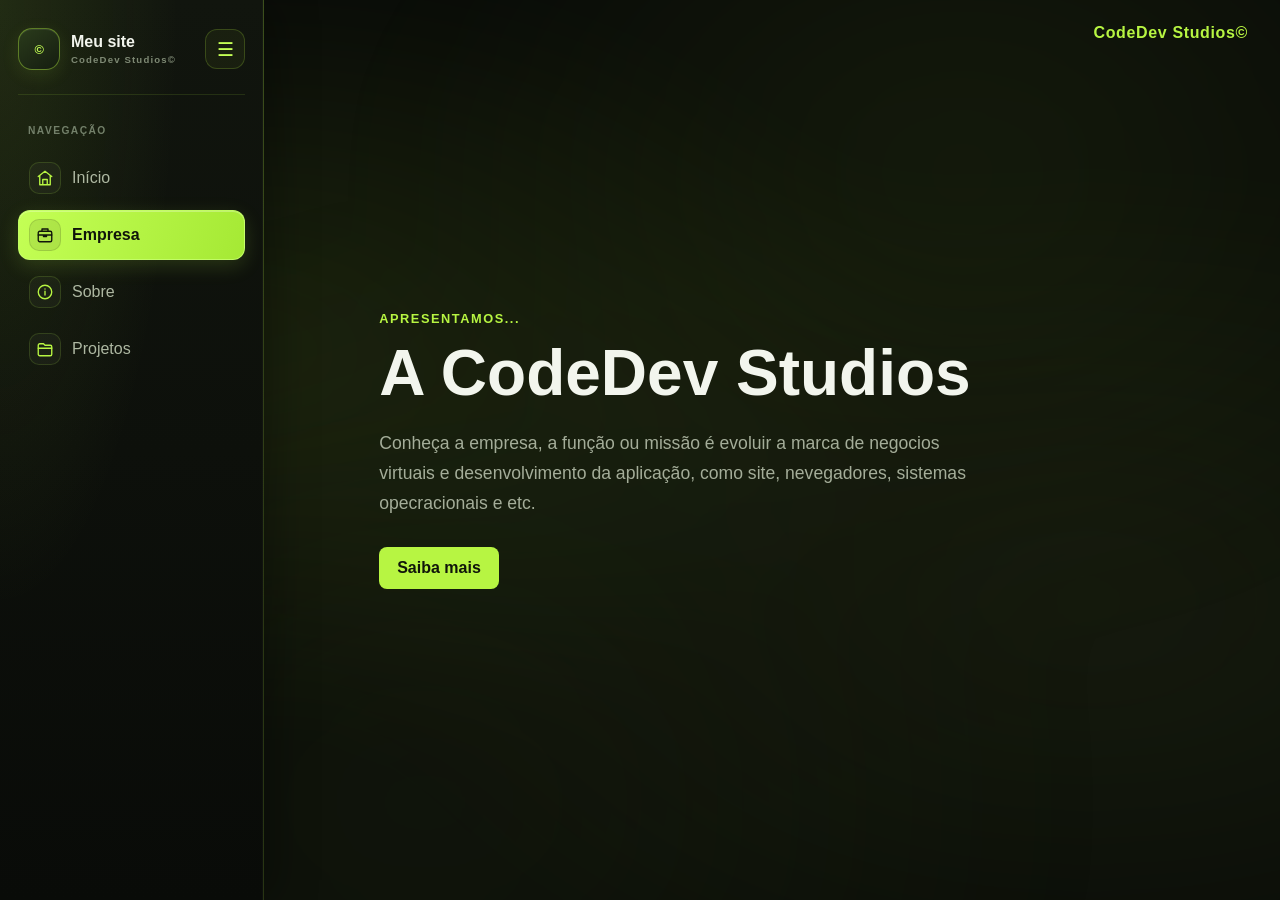
==== empresa.html @ 6f385f16 "Primeiro commit" ====
<!DOCTYPE html>
<html lang="pt-BR">
<head>
    <meta charset="UTF-8">
    <meta name="viewport" content="width=device-width, initial-scale=1.0">
    <meta name="description" content="Informações sobre a empresa">
    <link rel="stylesheet" href="style.css">
    <script src="script.js" defer></script>
    <title>Empresa</title>
</head>
<body>
    <div class="studio-name">CodeDev Studios&copy;</div>
    <div class="layout">
        <aside class="sidebar">
            <div class="sidebar-header">
                <a class="brand" href="index.html">
                    <span class="brand-mark" aria-hidden="true">&copy;</span>
                    <span class="brand-copy"><strong>Meu site</strong><small>CodeDev Studios&copy;</small></span>
                </a>
                <button class="sidebar-toggle" type="button" aria-label="Recolher barra lateral" aria-expanded="true" title="Recolher barra lateral">
                    <span aria-hidden="true">☰</span>
                </button>
            </div>
            <nav aria-label="Navegação principal">
                <span class="nav-heading">NAVEGAÇÃO</span>
                <a class="nav-link" href="index.html"><span class="nav-icon" aria-hidden="true"><svg viewBox="0 0 24 24" fill="none" stroke="currentColor" stroke-width="1.8" stroke-linecap="round" stroke-linejoin="round"><path d="m3 10 9-7 9 7"/><path d="M5 9v12h14V9M9 21v-7h6v7"/></svg></span><span class="nav-label">Início</span></a>
                <a class="nav-link active" href="empresa.html" aria-current="page"><span class="nav-icon" aria-hidden="true"><svg viewBox="0 0 24 24" fill="none" stroke="currentColor" stroke-width="1.8" stroke-linecap="round" stroke-linejoin="round"><rect x="3" y="7" width="18" height="14" rx="2"/><path d="M8 7V4h8v3M3 12h18M10 12v2h4v-2"/></svg></span><span class="nav-label">Empresa</span></a>
                <a class="nav-link" href="sobre.html"><span class="nav-icon" aria-hidden="true"><svg viewBox="0 0 24 24" fill="none" stroke="currentColor" stroke-width="1.8" stroke-linecap="round" stroke-linejoin="round"><circle cx="12" cy="12" r="9"/><path d="M12 11v5M12 8h.01"/></svg></span><span class="nav-label">Sobre</span></a>
                <a class="nav-link" href="desenvolvimento.html"><span class="nav-icon" aria-hidden="true"><svg viewBox="0 0 24 24" fill="none" stroke="currentColor" stroke-width="1.8" stroke-linecap="round" stroke-linejoin="round"><path d="M3 7a2 2 0 0 1 2-2h5l2 2h7a2 2 0 0 1 2 2v10a2 2 0 0 1-2 2H5a2 2 0 0 1-2-2z"/><path d="M3 11h18"/></svg></span><span class="nav-label">Projetos</span></a>
            </nav>
        </aside>
        <main class="content">
            <span class="eyebrow">Apresentamos...</span>
            <h1>A CodeDev Studios</h1>
            <p>Conheça a empresa, a função ou missão é evoluir a marca de negocios virtuais e desenvolvimento da aplicação, como site, nevegadores, sistemas opecracionais e etc. </p>
            <a class="button" href="sobre.html">Saiba mais</a>
        </main>
    </div>
</body>
</html>
---- style.css ----
* {
    box-sizing: border-box;
}

body {
    margin: 0;
    min-height: 100vh;
    background: #090b08;
    color: #f2f5ed;
    font-family: "Segoe UI", Arial, sans-serif;
}

body::before,
body::after {
    position: fixed;
    inset: -20%;
    z-index: 0;
    pointer-events: none;
    content: "";
}

body::before {
    background:
        radial-gradient(ellipse at 28% 42%, rgb(183 245 66 / 11%), transparent 38%),
        radial-gradient(ellipse at 75% 62%, rgb(114 145 56 / 12%), transparent 42%);
    filter: blur(55px);
    animation: fog-drift 30s ease-in-out infinite alternate;
}

body::after {
    background:
        radial-gradient(ellipse at 68% 28%, rgb(183 245 66 / 7%), transparent 34%),
        radial-gradient(ellipse at 38% 78%, rgb(84 111 42 / 10%), transparent 40%);
    filter: blur(75px);
    animation: fog-drift-reverse 42s ease-in-out infinite alternate;
}

.layout {
    position: relative;
    z-index: 1;
    min-height: 100vh;
}

.studio-name {
    position: fixed;
    top: 24px;
    right: 32px;
    z-index: 2;
    color: #b7f542;
    font-size: 1rem;
    font-weight: 700;
    letter-spacing: 0.04em;
}

@keyframes fog-drift {
    from {
        transform: translate3d(-3%, -2%, 0) scale(1);
    }

    to {
        transform: translate3d(3%, 2%, 0) scale(1.08);
    }
}

@keyframes fog-drift-reverse {
    from {
        transform: translate3d(3%, 2%, 0) scale(1.06);
    }

    to {
        transform: translate3d(-3%, -2%, 0) scale(1);
    }
}

.sidebar {
    position: fixed;
    inset: 0 auto 0 0;
    display: flex;
    width: 264px;
    flex-direction: column;
    gap: 30px;
    padding: 28px 18px;
    overflow: hidden;
    background:
        radial-gradient(ellipse at 0 0, rgb(183 245 66 / 10%), transparent 48%),
        linear-gradient(180deg, #11150e 0%, #090b08 100%);
    border-right: 1px solid rgb(183 245 66 / 18%);
    box-shadow: 12px 0 40px rgb(0 0 0 / 28%), inset -1px 0 0 rgb(255 255 255 / 2%);
    transition: width 220ms ease, padding 220ms ease;
}

.sidebar-header {
    display: flex;
    align-items: center;
    justify-content: space-between;
    gap: 10px;
    padding-bottom: 24px;
    border-bottom: 1px solid rgb(183 245 66 / 12%);
}

.brand {
    display: flex;
    min-width: 0;
    align-items: center;
    gap: 11px;
    color: #f2f5ed;
    text-decoration: none;
}

.brand-mark {
    display: grid;
    width: 42px;
    height: 42px;
    flex: 0 0 42px;
    place-items: center;
    border: 1px solid rgb(183 245 66 / 42%);
    border-radius: 14px;
    background: linear-gradient(145deg, #2a3b1b, #151d10);
    box-shadow: 0 5px 18px rgb(183 245 66 / 10%), inset 0 1px 0 rgb(255 255 255 / 8%);
    color: #c4ff55;
    font-size: 0.8rem;
    font-weight: 800;
    letter-spacing: -0.04em;
}

.brand-copy {
    display: grid;
    gap: 4px;
}

.brand-copy strong {
    font-size: 1rem;
    line-height: 1;
}

.brand-copy small {
    color: #7e8974;
    font-size: 0.6rem;
    font-weight: 700;
    letter-spacing: 0.12em;
}

.sidebar-toggle {
    display: grid;
    width: 40px;
    height: 40px;
    flex: 0 0 40px;
    place-items: center;
    border: 1px solid rgb(183 245 66 / 20%);
    border-radius: 12px;
    background: rgb(183 245 66 / 5%);
    color: #c4ff55;
    cursor: pointer;
    font-size: 1.2rem;
    transition: background-color 160ms ease, border-color 160ms ease, transform 160ms ease;
}

.sidebar-toggle:hover {
    transform: translateY(-1px);
    border-color: #536b32;
    background: #22291b;
}

.sidebar nav {
    display: grid;
    gap: 7px;
}

.nav-heading {
    margin: 0 10px 10px;
    color: #73806a;
    font-size: 0.64rem;
    font-weight: 700;
    letter-spacing: 0.14em;
}

.nav-link {
    position: relative;
    display: flex;
    min-height: 50px;
    align-items: center;
    gap: 11px;
    padding: 8px 10px;
    border: 1px solid transparent;
    border-radius: 12px;
    color: #aeb8a2;
    font-weight: 500;
    text-decoration: none;
    transition: background-color 160ms ease, border-color 160ms ease, color 160ms ease, transform 160ms ease;
}

.nav-icon {
    display: grid;
    width: 32px;
    height: 32px;
    flex: 0 0 32px;
    place-items: center;
    border: 1px solid rgb(183 245 66 / 15%);
    border-radius: 10px;
    background: rgb(255 255 255 / 3%);
    color: #b7f542;
    font-size: 0.8rem;
    font-weight: 700;
    transition: background-color 160ms ease, border-color 160ms ease, color 160ms ease;
}

.nav-icon svg {
    width: 18px;
    height: 18px;
}

.nav-link:hover {
    transform: translateX(2px);
    border-color: rgb(183 245 66 / 22%);
    background: rgb(183 245 66 / 7%);
    color: #c4ff55;
}

.nav-link.active {
    border-color: rgb(199 255 112 / 80%);
    background: linear-gradient(110deg, #c4ff55, #a5e934);
    box-shadow: 0 6px 20px rgb(183 245 66 / 16%), inset 0 1px 0 rgb(255 255 255 / 28%);
    color: #10150a;
    font-weight: 700;
}

.nav-link.active .nav-icon {
    border-color: rgb(16 21 10 / 12%);
    background: rgb(16 21 10 / 9%);
    color: #10150a;
}

.content {
    display: flex;
    min-height: 100vh;
    flex-direction: column;
    align-items: flex-start;
    justify-content: center;
    margin-left: 264px;
    padding: 64px clamp(32px, 9vw, 128px);
    transition: margin-left 220ms ease;
}

.sidebar.is-collapsed {
    width: 82px;
    padding-right: 12px;
    padding-left: 12px;
}

.sidebar.is-collapsed .sidebar-header {
    justify-content: center;
}

.sidebar.is-collapsed .brand,
.sidebar.is-collapsed .brand-copy,
.sidebar.is-collapsed .nav-label,
.sidebar.is-collapsed .nav-heading {
    display: none;
}

.sidebar.is-collapsed .sidebar-header {
    padding-bottom: 18px;
}

.sidebar.is-collapsed .nav-link {
    justify-content: center;
    padding: 8px;
}

.sidebar.is-collapsed + .content {
    margin-left: 82px;
}

.eyebrow {
    color: #b7f542;
    font-size: 0.8rem;
    font-weight: 700;
    letter-spacing: 0.12em;
    text-transform: uppercase;
}

h1 {
    margin: 12px 0;
    font-size: clamp(2.5rem, 6vw, 4rem);
    line-height: 1.1;
}

.content p {
    max-width: 600px;
    margin: 8px 0 28px;
    color: #a4ad99;
    font-size: 1.1rem;
    line-height: 1.7;
}

.projects-content {
    justify-content: center;
}

.project-grid {
    display: grid;
    width: 100%;
    max-width: 1100px;
    grid-template-columns: repeat(auto-fit, minmax(min(100%, 220px), 1fr));
    gap: 16px;
    margin: 4px 0 28px;
}

.project-card {
    padding: 22px;
    border: 1px solid #303a27;
    border-radius: 14px;
    background: linear-gradient(145deg, rgb(27 33 22 / 92%), rgb(17 21 14 / 92%));
}

.project-number {
    color: #b7f542;
    font-size: 0.75rem;
    font-weight: 700;
    letter-spacing: 0.12em;
}

.project-card h2 {
    margin: 14px 0 8px;
    font-size: 1.2rem;
}

.content .project-card p {
    margin: 0;
    color: #a4ad99;
    font-size: 0.95rem;
    line-height: 1.6;
}

.button {
    display: inline-block;
    padding: 12px 18px;
    border-radius: 8px;
    background: #b7f542;
    color: #10150a;
    font-weight: 600;
    text-decoration: none;
    transition: background-color 150ms ease;
}

.button:hover,
.button:focus-visible {
    background: #c8ff68;
}

:focus-visible {
    outline: 3px solid #b7f542;
    outline-offset: 3px;
}

@media (prefers-reduced-motion: reduce) {
    body::before,
    body::after {
        animation: none;
    }
}

@media (max-width: 640px) {
    .studio-name {
        top: 22px;
        right: 16px;
        font-size: 0.9rem;
    }

    .sidebar {
        position: static;
        width: 100%;
        gap: 20px;
        padding: 20px 16px 16px;
        box-shadow: 0 12px 28px rgb(0 0 0 / 12%);
    }

    .sidebar-header {
        justify-content: flex-start;
    }

    .sidebar.is-collapsed {
        width: 100%;
        padding: 20px 16px;
        gap: 0;
    }

    .sidebar.is-collapsed .sidebar-header {
        padding-bottom: 0;
        border-bottom: 0;
    }

    .sidebar.is-collapsed .sidebar-header {
        justify-content: flex-start;
    }

    .sidebar.is-collapsed .brand {
        display: flex;
    }

    .sidebar.is-collapsed .brand-copy {
        display: grid;
    }

    .sidebar nav {
        display: grid;
        grid-template-columns: repeat(2, minmax(0, 1fr));
        gap: 6px;
    }

    .nav-heading {
        display: none;
    }

    .sidebar.is-collapsed nav {
        display: none;
    }

    .sidebar.is-collapsed + .content {
        margin-left: 0;
    }

    .nav-link {
        min-width: 0;
        padding: 10px;
        font-size: 0.9rem;
    }

    .nav-link:hover {
        transform: none;
    }

    .sidebar.is-collapsed .nav-label {
        display: inline;
    }

    .content {
        min-height: auto;
        margin-left: 0;
        padding: 64px 24px;
    }
}
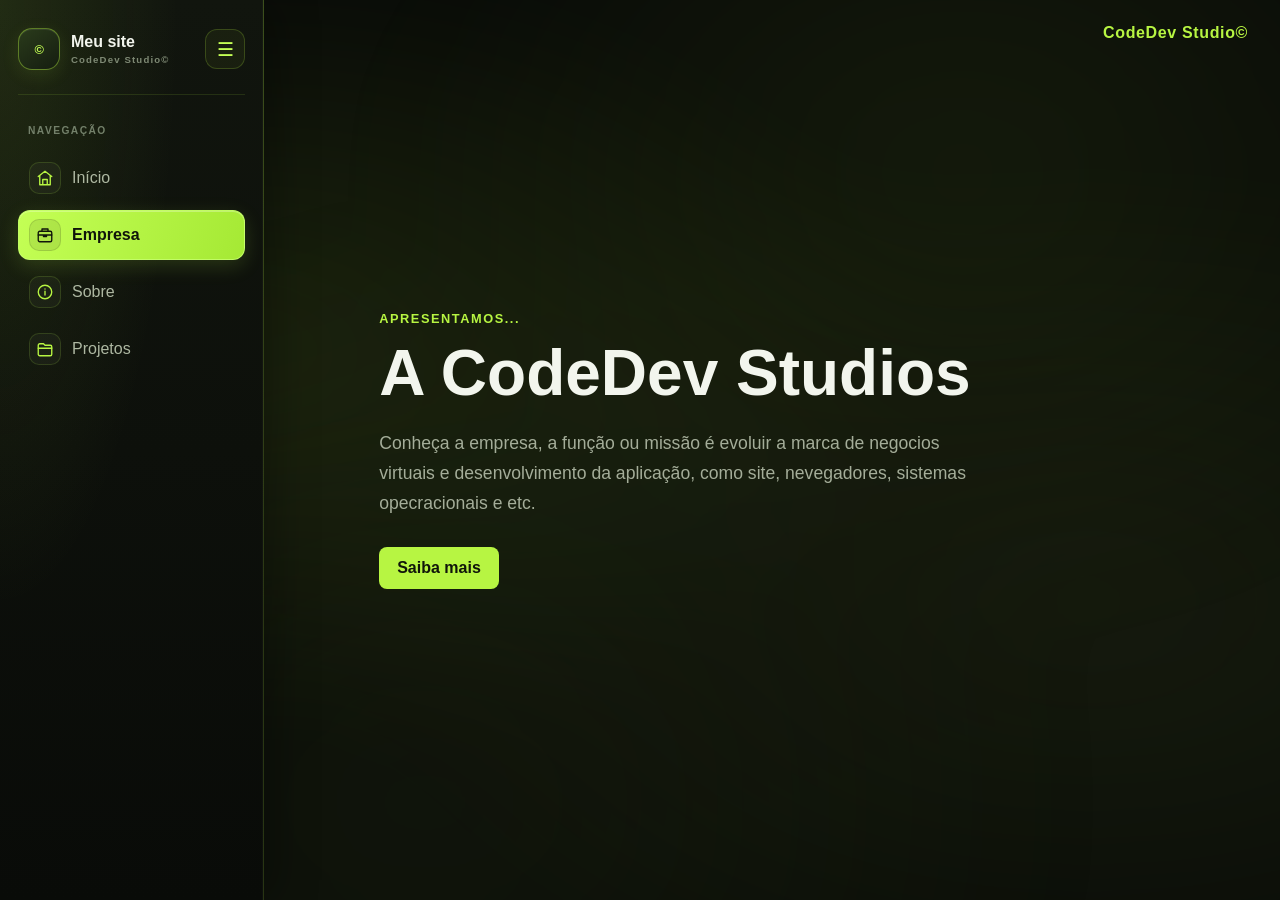
==== commit 4b36222a: "Sua mensagem descritiva aqui" ====
--- a/empresa.html
+++ b/empresa.html
@@ -9,13 +9,13 @@
     <title>Empresa</title>
 </head>
 <body>
-    <div class="studio-name">CodeDev Studios&copy;</div>
+    <div class="studio-name">CodeDev Studio&copy;</div>
     <div class="layout">
         <aside class="sidebar">
             <div class="sidebar-header">
                 <a class="brand" href="index.html">
                     <span class="brand-mark" aria-hidden="true">&copy;</span>
-                    <span class="brand-copy"><strong>Meu site</strong><small>CodeDev Studios&copy;</small></span>
+                    <span class="brand-copy"><strong>Meu site</strong><small>CodeDev Studio&copy;</small></span>
                 </a>
                 <button class="sidebar-toggle" type="button" aria-label="Recolher barra lateral" aria-expanded="true" title="Recolher barra lateral">
                     <span aria-hidden="true">☰</span>
